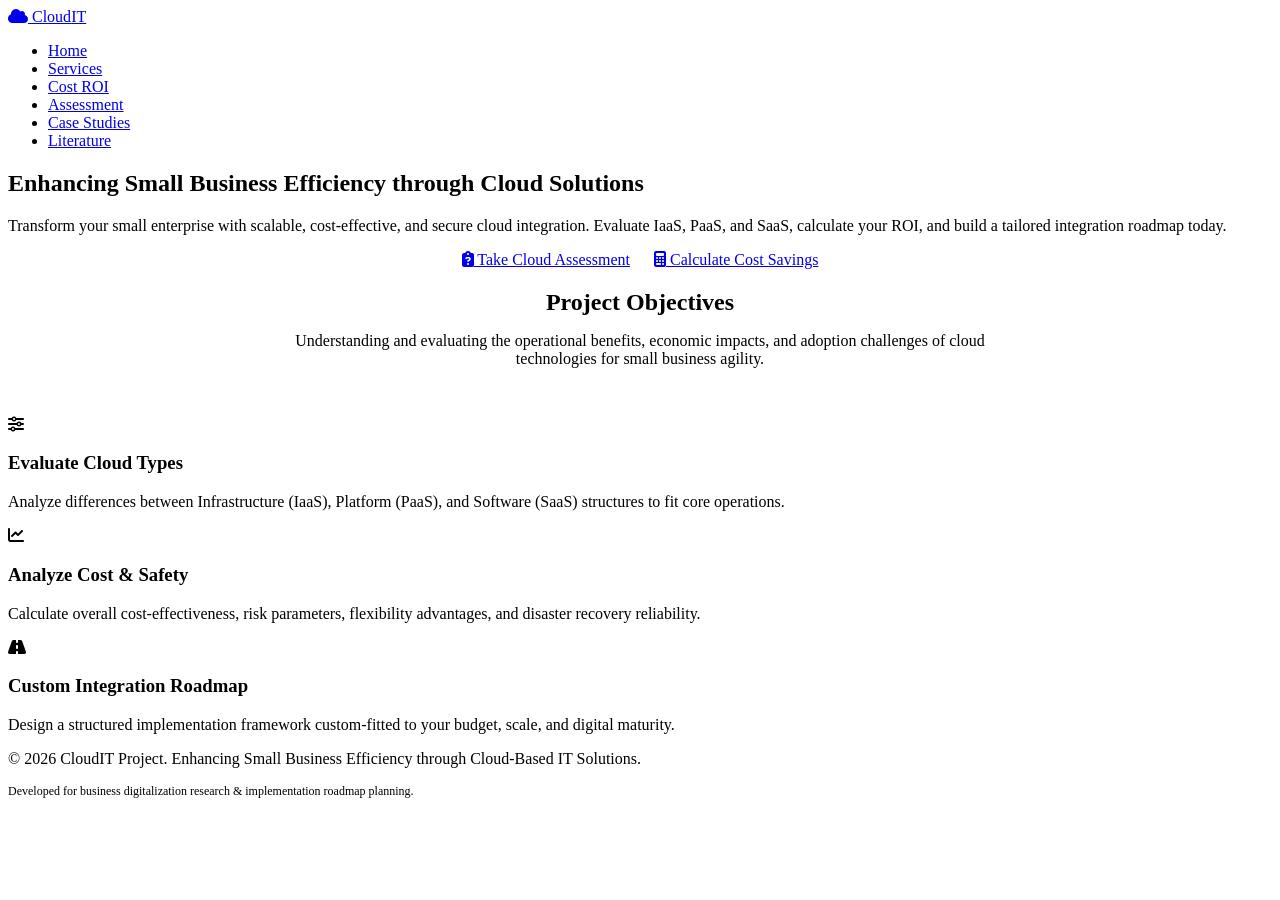
==== index.html @ ed3fdd01 "Add files via upload" ====
<!DOCTYPE html>
<html lang="en">
<head>
  <meta charset="UTF-8">
  <meta name="viewport" content="width=device-width, initial-scale=1.0">
  <title>CloudIT - Enhancing Small Business Efficiency</title>
  <link rel="stylesheet" href="css/style.css">
  <link rel="stylesheet" href="https://cdnjs.cloudflare.com/ajax/libs/font-awesome/6.4.0/css/all.min.css">
</head>
<body>
  <header>
    <div class="nav-container">
      <a href="index.html" class="logo">
        <i class="fa-solid fa-cloud"></i> Cloud<span>IT</span>
      </a>
      <nav>
        <ul>
          <li><a href="index.html">Home</a></li>
          <li><a href="comparison.html">Services</a></li>
          <li><a href="calculator.html">Cost ROI</a></li>
          <li><a href="assessment.html">Assessment</a></li>
          <li><a href="case-studies.html">Case Studies</a></li>
          <li><a href="literature.html">Literature</a></li>
        </ul>
      </nav>
    </div>
  </header>

  <main>
    <section class="hero">
      <h1>Enhancing Small Business Efficiency through Cloud Solutions</h1>
      <p>Transform your small enterprise with scalable, cost-effective, and secure cloud integration. Evaluate IaaS, PaaS, and SaaS, calculate your ROI, and build a tailored integration roadmap today.</p>
      <div style="display: flex; justify-content: center; gap: 1.5rem; flex-wrap: wrap;">
        <a href="assessment.html" class="btn btn-primary"><i class="fa-solid fa-clipboard-question"></i> Take Cloud Assessment</a>
        <a href="calculator.html" class="btn btn-secondary"><i class="fa-solid fa-calculator"></i> Calculate Cost Savings</a>
      </div>
    </section>

    <h2 style="text-align: center; margin-bottom: 1rem;">Project Objectives</h2>
    <p style="text-align: center; max-width: 700px; margin: 0 auto 3rem; color: var(--text-secondary);">
      Understanding and evaluating the operational benefits, economic impacts, and adoption challenges of cloud technologies for small business agility.
    </p>

    <div class="card-grid">
      <div class="card">
        <div class="card-icon"><i class="fa-solid fa-sliders"></i></div>
        <h3>Evaluate Cloud Types</h3>
        <p>Analyze differences between Infrastructure (IaaS), Platform (PaaS), and Software (SaaS) structures to fit core operations.</p>
      </div>
      <div class="card">
        <div class="card-icon"><i class="fa-solid fa-chart-line"></i></div>
        <h3>Analyze Cost & Safety</h3>
        <p>Calculate overall cost-effectiveness, risk parameters, flexibility advantages, and disaster recovery reliability.</p>
      </div>
      <div class="card">
        <div class="card-icon"><i class="fa-solid fa-road"></i></div>
        <h3>Custom Integration Roadmap</h3>
        <p>Design a structured implementation framework custom-fitted to your budget, scale, and digital maturity.</p>
      </div>
    </div>
  </main>

  <footer>
    <div class="nav-container" style="flex-direction: column; gap: 1rem;">
      <p>© 2026 CloudIT Project. Enhancing Small Business Efficiency through Cloud-Based IT Solutions.</p>
      <p style="font-size: 0.75rem;">Developed for business digitalization research & implementation roadmap planning.</p>
    </div>
  </footer>

  <script src="js/app.js"></script>
</body>
</html>
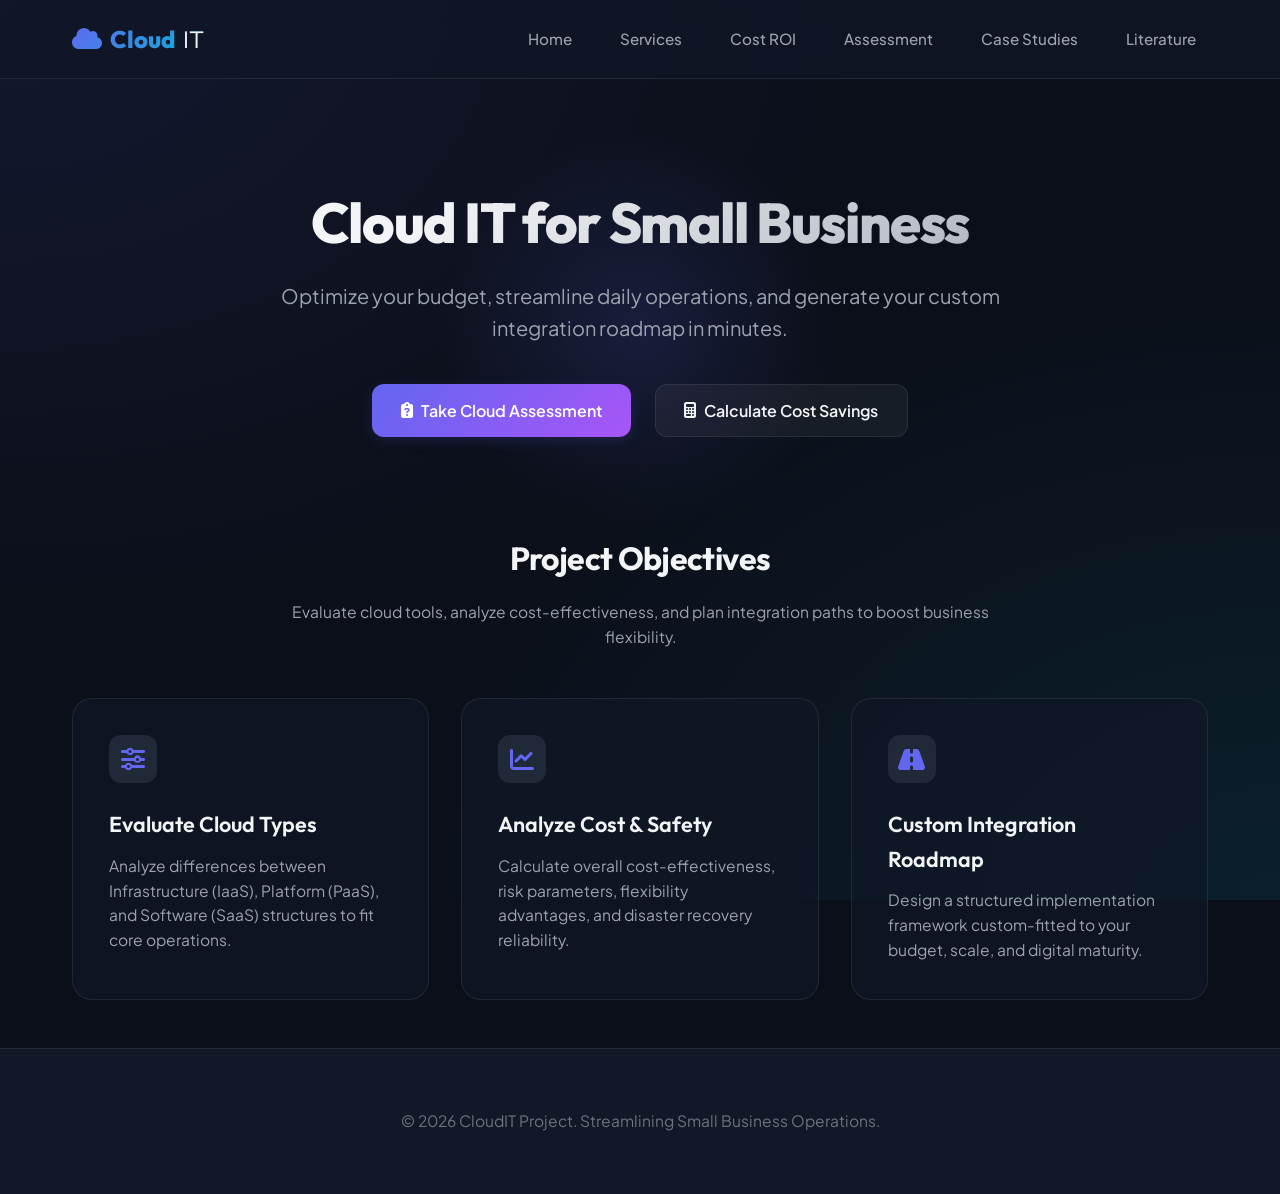
==== commit 15e5b4de: "Add files via upload" ====
--- a/index.html
+++ b/index.html
@@ -28,8 +28,8 @@
 
   <main>
     <section class="hero">
-      <h1>Enhancing Small Business Efficiency through Cloud Solutions</h1>
-      <p>Transform your small enterprise with scalable, cost-effective, and secure cloud integration. Evaluate IaaS, PaaS, and SaaS, calculate your ROI, and build a tailored integration roadmap today.</p>
+      <h1>Cloud IT for Small Business</h1>
+      <p>Optimize your budget, streamline daily operations, and generate your custom integration roadmap in minutes.</p>
       <div style="display: flex; justify-content: center; gap: 1.5rem; flex-wrap: wrap;">
         <a href="assessment.html" class="btn btn-primary"><i class="fa-solid fa-clipboard-question"></i> Take Cloud Assessment</a>
         <a href="calculator.html" class="btn btn-secondary"><i class="fa-solid fa-calculator"></i> Calculate Cost Savings</a>
@@ -38,7 +38,7 @@
 
     <h2 style="text-align: center; margin-bottom: 1rem;">Project Objectives</h2>
     <p style="text-align: center; max-width: 700px; margin: 0 auto 3rem; color: var(--text-secondary);">
-      Understanding and evaluating the operational benefits, economic impacts, and adoption challenges of cloud technologies for small business agility.
+      Evaluate cloud tools, analyze cost-effectiveness, and plan integration paths to boost business flexibility.
     </p>
 
     <div class="card-grid">
@@ -62,8 +62,7 @@
 
   <footer>
     <div class="nav-container" style="flex-direction: column; gap: 1rem;">
-      <p>© 2026 CloudIT Project. Enhancing Small Business Efficiency through Cloud-Based IT Solutions.</p>
-      <p style="font-size: 0.75rem;">Developed for business digitalization research & implementation roadmap planning.</p>
+      <p>© 2026 CloudIT Project. Streamlining Small Business Operations.</p>
     </div>
   </footer>
 
--- a/css/style.css
+++ b/css/style.css
@@ -0,0 +1,646 @@
+@import url('https://fonts.googleapis.com/css2?family=Outfit:wght@300;400;500;600;700;800&family=Plus+Jakarta+Sans:wght@300;400;500;600;700;800&display=swap');
+
+:root {
+  --bg-primary: #0b0f19;
+  --bg-secondary: #111827;
+  --bg-tertiary: #1f2937;
+  --glass-bg: rgba(17, 24, 39, 0.7);
+  --glass-border: rgba(255, 255, 255, 0.08);
+  --text-primary: #f3f4f6;
+  --text-secondary: #9ca3af;
+  --text-muted: #6b7280;
+  --color-primary: #6366f1; /* Indigo */
+  --color-primary-glow: rgba(99, 102, 241, 0.15);
+  --color-secondary: #06b6d4; /* Cyan */
+  --color-secondary-glow: rgba(6, 182, 212, 0.15);
+  --color-accent: #a855f7; /* Purple */
+  --color-success: #10b981; /* Emerald */
+  --color-warning: #f59e0b; /* Amber */
+  --font-heading: 'Outfit', sans-serif;
+  --font-body: 'Plus Jakarta Sans', sans-serif;
+  --shadow-sm: 0 1px 2px 0 rgba(0, 0, 0, 0.05);
+  --shadow-md: 0 4px 6px -1px rgba(0, 0, 0, 0.1), 0 2px 4px -1px rgba(0, 0, 0, 0.06);
+  --shadow-lg: 0 10px 15px -3px rgba(0, 0, 0, 0.1), 0 4px 6px -2px rgba(0, 0, 0, 0.05);
+  --shadow-xl: 0 20px 25px -5px rgba(0, 0, 0, 0.15), 0 10px 10px -5px rgba(0, 0, 0, 0.04);
+  --shadow-glow: 0 0 25px -5px rgba(99, 102, 241, 0.4);
+}
+
+* {
+  box-sizing: border-box;
+  margin: 0;
+  padding: 0;
+}
+
+body {
+  background-color: var(--bg-primary);
+  color: var(--text-primary);
+  font-family: var(--font-body);
+  line-height: 1.6;
+  overflow-x: hidden;
+  background-image: 
+    radial-gradient(at 0% 0%, rgba(99, 102, 241, 0.1) 0px, transparent 50%),
+    radial-gradient(at 100% 100%, rgba(6, 182, 212, 0.1) 0px, transparent 50%);
+  background-attachment: fixed;
+}
+
+/* Scrollbar Customization */
+::-webkit-scrollbar {
+  width: 8px;
+}
+::-webkit-scrollbar-track {
+  background: var(--bg-primary);
+}
+::-webkit-scrollbar-thumb {
+  background: var(--bg-tertiary);
+  border-radius: 4px;
+}
+::-webkit-scrollbar-thumb:hover {
+  background: var(--color-primary);
+}
+
+/* Header & Navigation */
+header {
+  position: sticky;
+  top: 0;
+  z-index: 1000;
+  background: var(--glass-bg);
+  backdrop-filter: blur(12px);
+  -webkit-backdrop-filter: blur(12px);
+  border-bottom: 1px solid var(--glass-border);
+}
+
+.nav-container {
+  max-width: 1200px;
+  margin: 0 auto;
+  padding: 1.25rem 2rem;
+  display: flex;
+  justify-content: space-between;
+  align-items: center;
+}
+
+.logo {
+  font-family: var(--font-heading);
+  font-size: 1.5rem;
+  font-weight: 800;
+  background: linear-gradient(135deg, var(--color-primary), var(--color-secondary));
+  -webkit-background-clip: text;
+  -webkit-text-fill-color: transparent;
+  display: flex;
+  align-items: center;
+  gap: 0.5rem;
+  text-decoration: none;
+}
+
+.logo span {
+  font-weight: 300;
+  color: var(--text-primary);
+  -webkit-text-fill-color: var(--text-primary);
+}
+
+nav ul {
+  display: flex;
+  list-style: none;
+  gap: 1.5rem;
+}
+
+nav a {
+  color: var(--text-secondary);
+  text-decoration: none;
+  font-weight: 500;
+  font-size: 0.95rem;
+  transition: color 0.3s ease, text-shadow 0.3s ease;
+  padding: 0.5rem 0.75rem;
+  border-radius: 0.5rem;
+}
+
+nav a:hover, nav a.active {
+  color: var(--text-primary);
+  background: rgba(255, 255, 255, 0.05);
+}
+
+nav a.active {
+  border-bottom: 2px solid var(--color-primary);
+  border-radius: 0.5rem 0.5rem 0 0;
+}
+
+/* Main Container */
+main {
+  max-width: 1200px;
+  margin: 0 auto;
+  padding: 3rem 2rem;
+  min-height: calc(100vh - 160px);
+}
+
+/* Hero Section */
+.hero {
+  text-align: center;
+  padding: 4rem 1rem 6rem;
+  position: relative;
+}
+
+.hero::after {
+  content: '';
+  position: absolute;
+  top: 50%;
+  left: 50%;
+  transform: translate(-50%, -50%);
+  width: 400px;
+  height: 400px;
+  background: radial-gradient(circle, var(--color-primary-glow) 0%, transparent 70%);
+  z-index: -1;
+  pointer-events: none;
+}
+
+h1 {
+  font-family: var(--font-heading);
+  font-size: 3.5rem;
+  font-weight: 800;
+  line-height: 1.15;
+  margin-bottom: 1.5rem;
+  letter-spacing: -0.025em;
+  background: linear-gradient(135deg, var(--text-primary) 30%, var(--text-secondary));
+  -webkit-background-clip: text;
+  -webkit-text-fill-color: transparent;
+}
+
+.hero p {
+  font-size: 1.25rem;
+  color: var(--text-secondary);
+  max-width: 800px;
+  margin: 0 auto 2.5rem;
+}
+
+.btn {
+  display: inline-flex;
+  align-items: center;
+  justify-content: center;
+  padding: 0.8rem 1.8rem;
+  font-size: 1rem;
+  font-weight: 600;
+  border-radius: 0.75rem;
+  cursor: pointer;
+  transition: all 0.3s cubic-bezier(0.4, 0, 0.2, 1);
+  text-decoration: none;
+  gap: 0.5rem;
+}
+
+.btn-primary {
+  background: linear-gradient(135deg, var(--color-primary), var(--color-accent));
+  color: white;
+  border: none;
+  box-shadow: 0 4px 14px var(--color-primary-glow);
+}
+
+.btn-primary:hover {
+  transform: translateY(-2px);
+  box-shadow: 0 6px 20px rgba(99, 102, 241, 0.4);
+}
+
+.btn-secondary {
+  background: rgba(255, 255, 255, 0.05);
+  color: var(--text-primary);
+  border: 1px solid var(--glass-border);
+}
+
+.btn-secondary:hover {
+  background: rgba(255, 255, 255, 0.1);
+  border-color: var(--text-secondary);
+}
+
+/* Feature Grid / Cards */
+.card-grid {
+  display: grid;
+  grid-template-columns: repeat(auto-fit, minmax(320px, 1fr));
+  gap: 2rem;
+  margin-top: 2rem;
+}
+
+.card {
+  background: var(--glass-bg);
+  border: 1px solid var(--glass-border);
+  border-radius: 1.25rem;
+  padding: 2.25rem;
+  transition: all 0.3s cubic-bezier(0.4, 0, 0.2, 1);
+  position: relative;
+  overflow: hidden;
+}
+
+.card::before {
+  content: '';
+  position: absolute;
+  top: 0;
+  left: 0;
+  width: 100%;
+  height: 4px;
+  background: linear-gradient(90deg, var(--color-primary), var(--color-secondary));
+  opacity: 0;
+  transition: opacity 0.3s ease;
+}
+
+.card:hover {
+  transform: translateY(-5px);
+  border-color: rgba(255, 255, 255, 0.15);
+  box-shadow: var(--shadow-xl), 0 0 20px rgba(99, 102, 241, 0.05);
+}
+
+.card:hover::before {
+  opacity: 1;
+}
+
+.card-icon {
+  width: 3rem;
+  height: 3rem;
+  background: var(--bg-tertiary);
+  border-radius: 0.75rem;
+  display: flex;
+  align-items: center;
+  justify-content: center;
+  margin-bottom: 1.5rem;
+  color: var(--color-primary);
+  font-size: 1.5rem;
+}
+
+h2 {
+  font-family: var(--font-heading);
+  font-size: 2rem;
+  font-weight: 700;
+  margin-bottom: 1.5rem;
+  letter-spacing: -0.02em;
+}
+
+h3 {
+  font-family: var(--font-heading);
+  font-size: 1.35rem;
+  font-weight: 600;
+  margin-bottom: 0.75rem;
+}
+
+p {
+  color: var(--text-secondary);
+  font-size: 0.975rem;
+}
+
+/* Cost & ROI Calculator Page */
+.calculator-layout {
+  display: grid;
+  grid-template-columns: 1fr 1.2fr;
+  gap: 3rem;
+  align-items: start;
+}
+
+@media (max-width: 968px) {
+  .calculator-layout {
+    grid-template-columns: 1fr;
+  }
+}
+
+.calc-panel {
+  background: var(--glass-bg);
+  border: 1px solid var(--glass-border);
+  border-radius: 1.25rem;
+  padding: 2rem;
+}
+
+.control-group {
+  margin-bottom: 1.75rem;
+}
+
+.control-group label {
+  display: flex;
+  justify-content: space-between;
+  font-weight: 600;
+  font-size: 0.9rem;
+  color: var(--text-secondary);
+  margin-bottom: 0.5rem;
+}
+
+.control-group label span {
+  color: var(--color-secondary);
+  font-family: var(--font-heading);
+  font-size: 1.05rem;
+}
+
+.slider-input {
+  width: 100%;
+  height: 6px;
+  background: var(--bg-tertiary);
+  border-radius: 3px;
+  outline: none;
+  -webkit-appearance: none;
+  appearance: none;
+}
+
+.slider-input::-webkit-slider-thumb {
+  -webkit-appearance: none;
+  appearance: none;
+  width: 18px;
+  height: 18px;
+  border-radius: 50%;
+  background: var(--color-primary);
+  cursor: pointer;
+  transition: transform 0.1s ease;
+  box-shadow: 0 0 10px var(--color-primary);
+}
+
+.slider-input::-webkit-slider-thumb:hover {
+  transform: scale(1.2);
+}
+
+.chart-panel {
+  background: var(--glass-bg);
+  border: 1px solid var(--glass-border);
+  border-radius: 1.25rem;
+  padding: 2rem;
+  display: flex;
+  flex-direction: column;
+  height: 100%;
+}
+
+.metric-grid {
+  display: grid;
+  grid-template-columns: repeat(2, 1fr);
+  gap: 1.5rem;
+  margin-top: 1.5rem;
+}
+
+.metric-card {
+  background: rgba(255, 255, 255, 0.03);
+  border: 1px solid var(--glass-border);
+  border-radius: 0.75rem;
+  padding: 1.25rem;
+  text-align: center;
+}
+
+.metric-value {
+  font-family: var(--font-heading);
+  font-size: 1.75rem;
+  font-weight: 800;
+  color: var(--text-primary);
+  margin-bottom: 0.25rem;
+}
+
+.metric-value.savings {
+  color: var(--color-success);
+}
+
+.metric-label {
+  font-size: 0.8rem;
+  color: var(--text-muted);
+  text-transform: uppercase;
+  letter-spacing: 0.05em;
+}
+
+/* Service Comparison Page styling */
+.comp-tabs {
+  display: flex;
+  gap: 1rem;
+  margin-bottom: 2rem;
+}
+
+.tab-btn {
+  padding: 0.75rem 1.5rem;
+  background: rgba(255, 255, 255, 0.03);
+  border: 1px solid var(--glass-border);
+  border-radius: 0.75rem;
+  color: var(--text-secondary);
+  font-weight: 600;
+  cursor: pointer;
+  transition: all 0.3s ease;
+}
+
+.tab-btn.active, .tab-btn:hover {
+  background: var(--color-primary);
+  color: white;
+  border-color: var(--color-primary);
+  box-shadow: 0 4px 12px var(--color-primary-glow);
+}
+
+.tab-content {
+  background: var(--glass-bg);
+  border: 1px solid var(--glass-border);
+  border-radius: 1.25rem;
+  padding: 2.5rem;
+}
+
+.tab-pane {
+  display: none;
+}
+
+.tab-pane.active {
+  display: block;
+  animation: fadeIn 0.5s ease-in-out;
+}
+
+@keyframes fadeIn {
+  from { opacity: 0; transform: translateY(10px); }
+  to { opacity: 1; transform: translateY(0); }
+}
+
+/* Tables */
+table {
+  width: 100%;
+  border-collapse: collapse;
+  margin-top: 1.5rem;
+}
+
+th, td {
+  padding: 1rem;
+  text-align: left;
+  border-bottom: 1px solid var(--glass-border);
+}
+
+th {
+  font-family: var(--font-heading);
+  font-weight: 700;
+  color: var(--text-primary);
+}
+
+tr:hover td {
+  background: rgba(255, 255, 255, 0.02);
+}
+
+/* Form Styles for Assessment */
+.form-section {
+  max-width: 800px;
+  margin: 0 auto;
+  background: var(--glass-bg);
+  border: 1px solid var(--glass-border);
+  border-radius: 1.25rem;
+  padding: 3rem;
+}
+
+.form-group {
+  margin-bottom: 2rem;
+}
+
+.form-group label {
+  display: block;
+  font-weight: 600;
+  margin-bottom: 0.75rem;
+  color: var(--text-primary);
+}
+
+.input-text, select {
+  width: 100%;
+  padding: 0.85rem 1rem;
+  background: var(--bg-tertiary);
+  border: 1px solid var(--glass-border);
+  border-radius: 0.75rem;
+  color: var(--text-primary);
+  font-family: var(--font-body);
+  font-size: 0.95rem;
+  transition: all 0.3s ease;
+}
+
+.input-text:focus, select:focus {
+  outline: none;
+  border-color: var(--color-primary);
+  box-shadow: 0 0 0 2px var(--color-primary-glow);
+}
+
+.options-grid {
+  display: grid;
+  grid-template-columns: repeat(auto-fit, minmax(220px, 1fr));
+  gap: 1rem;
+}
+
+.option-card {
+  position: relative;
+}
+
+.option-card input[type="checkbox"], .option-card input[type="radio"] {
+  position: absolute;
+  opacity: 0;
+  width: 0;
+  height: 0;
+}
+
+.option-label {
+  display: block;
+  padding: 1rem;
+  background: var(--bg-tertiary);
+  border: 1px solid var(--glass-border);
+  border-radius: 0.75rem;
+  cursor: pointer;
+  text-align: center;
+  transition: all 0.3s ease;
+  font-size: 0.9rem;
+  font-weight: 500;
+}
+
+.option-card input:checked + .option-label {
+  border-color: var(--color-primary);
+  background: var(--color-primary-glow);
+  color: var(--text-primary);
+}
+
+/* Roadmap Visualizer */
+.roadmap-timeline {
+  position: relative;
+  max-width: 800px;
+  margin: 2rem auto;
+  padding-left: 2rem;
+  border-left: 2px dashed var(--glass-border);
+}
+
+.roadmap-step {
+  position: relative;
+  margin-bottom: 3rem;
+  padding: 1.5rem 2rem;
+  background: var(--glass-bg);
+  border: 1px solid var(--glass-border);
+  border-radius: 1rem;
+}
+
+.roadmap-step::before {
+  content: '';
+  position: absolute;
+  left: -2.6rem;
+  top: 1.8rem;
+  width: 1rem;
+  height: 1rem;
+  border-radius: 50%;
+  background: var(--color-primary);
+  border: 4px solid var(--bg-primary);
+  box-shadow: 0 0 10px var(--color-primary);
+}
+
+.roadmap-step h4 {
+  font-family: var(--font-heading);
+  font-size: 1.2rem;
+  color: var(--color-secondary);
+  margin-bottom: 0.75rem;
+}
+
+.roadmap-step ul {
+  list-style: none;
+}
+
+.roadmap-step li {
+  position: relative;
+  padding-left: 1.25rem;
+  margin-bottom: 0.5rem;
+  font-size: 0.95rem;
+}
+
+.roadmap-step li::before {
+  content: '✓';
+  position: absolute;
+  left: 0;
+  color: var(--color-success);
+}
+
+/* Accordion for literature review */
+.accordion {
+  margin-top: 2rem;
+}
+
+.accordion-item {
+  border: 1px solid var(--glass-border);
+  border-radius: 0.75rem;
+  margin-bottom: 1rem;
+  overflow: hidden;
+  background: var(--glass-bg);
+}
+
+.accordion-header {
+  padding: 1.25rem 1.5rem;
+  font-weight: 600;
+  cursor: pointer;
+  background: rgba(255, 255, 255, 0.02);
+  display: flex;
+  justify-content: space-between;
+  align-items: center;
+  transition: background 0.3s ease;
+}
+
+.accordion-header:hover {
+  background: rgba(255, 255, 255, 0.05);
+}
+
+.accordion-content {
+  padding: 0;
+  max-height: 0;
+  overflow: hidden;
+  transition: max-height 0.3s ease, padding 0.3s ease;
+}
+
+.accordion-content.open {
+  padding: 1.5rem;
+  max-height: 1000px;
+  border-top: 1px solid var(--glass-border);
+}
+
+/* Footer */
+footer {
+  border-top: 1px solid var(--glass-border);
+  background: var(--bg-secondary);
+  padding: 2.5rem 0;
+  text-align: center;
+  font-size: 0.85rem;
+  color: var(--text-muted);
+}
+
+footer p {
+  color: var(--text-muted);
+}
